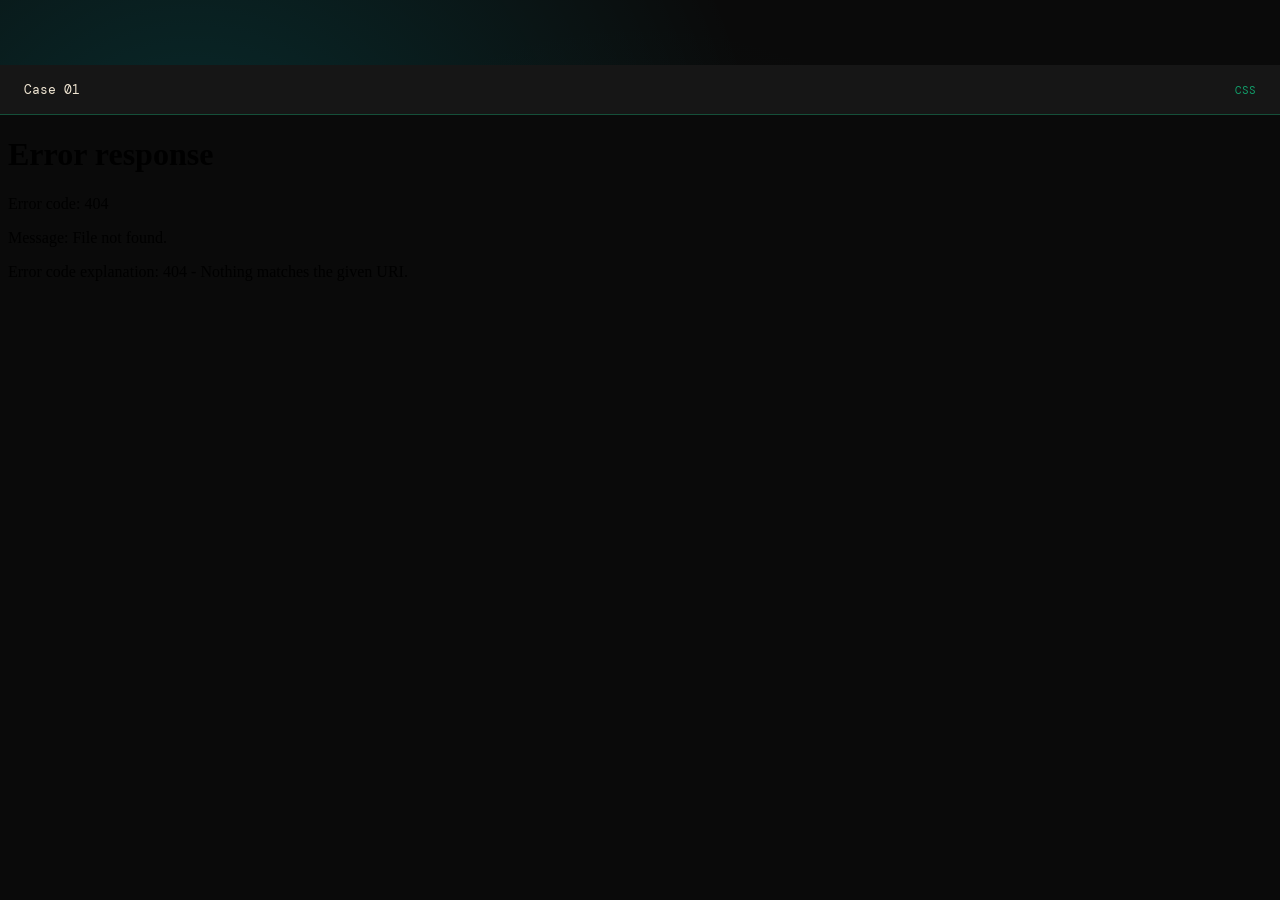
==== exercises.html @ fc63cd01 "update exercise section" ====
<!DOCTYPE html>
<html lang="en">
<head>
    <meta charset="UTF-8">
    <meta name="viewport" content="width=device-width, initial-scale=1.0">
    <title>Exercises</title>

    <link rel="preconnect" href="https://fonts.googleapis.com">
    <link rel="preconnect" href="https://fonts.gstatic.com" crossorigin>
    <link href="https://fonts.googleapis.com/css2?family=DM+Mono:ital,wght@0,300;0,400;0,500;1,300;1,400;1,500&family=Inter:ital,opsz,wght@0,14..32,100..900;1,14..32,100..900&family=Share+Tech+Mono&display=swap" rel="stylesheet">

    <link rel="stylesheet" href="css/style.css">
    <link rel= "stylesheet"  href="assets/lib/normalize.css">

</head>
<body>



<main class="exercises-page">



    <div class="preview-panel">
        <div class="preview-header">
            <span class="preview-title" id="preview-title">Case 01</span>
            <span class="preview-tag" id="preview-tag">CSS</span>
        </div>
        <iframe class="preview-frame" id="preview-frame" src="exercises/exercise_1.html"></iframe>
    </div>

</main>

<script src="Js/script.js"></script>

</body>
</html>
---- css/style.css ----
/* stylelint-disable */
*{
    margin: 0;
    padding: 0;
    box-sizing: border-box;
}


/*variables*/
:root{
    --button:clamp(0.8rem, 1.5vw, 1rem);

    --greetings:clamp(0.95rem, 2.5vw, 4rem);
    --h1:clamp(3.5rem, 13vw, 12rem);
    --h2: clamp(1.8rem, 5vw, 4rem);
    --position:clamp(1rem, 2.5vw, 1.8rem);
    --para: clamp(0.875rem, 1.5vw, 1rem);

    --font-body:    "Inter", sans-serif; /* para, navbar, label*/
    --font-title: "Share Tech Mono", monospace; /* name, section title */
    --font-mono:    "DM Mono", monospace; /* lable, tag  */


    --bg-colour:    #0a0a0a;
    --bg-card:  #161616;
    --bg-fields:   #1f1f1f;
    --accent:        #10F5A0;
    --accent-hover:  #0cc980;
    --text-primary:  #F0E6D3;
    --text-muted:    #9a9080;
    --border: rgba(255, 255, 255, 0.08);
    --border-accent: rgba(16, 245, 160, 0.25);

    
}

html{
    scroll-behavior: smooth;
    overflow-x: hidden;
}

body {

    overflow-x: hidden;

    background-image:
            radial-gradient(circle at 15% 25%, rgba(0, 245, 255, 0.15) 0%, transparent 45%),
            radial-gradient(circle at 85% 75%, rgba(0, 180, 120, 0.12) 0%, transparent 45%),
            radial-gradient(circle at 50% 50%, rgba(0, 100, 100, 0.08) 0%, transparent 55%);


    font-family: "Inter", sans-serif;  /* Inter for body text */
    font-optical-sizing: auto;
    font-style: normal;
    font-variation-settings: "wdth" 100;

    background-color: var(--bg-colour);
    /*background-image: radial-gradient(circle, rgba(0,245,255,0.06) 1px, transparent 3px);*/
    /*background-size: 30px 30px;*/
}

/*body::before {*/
/*    content: '';*/
/*    position: fixed;*/
/*    inset: 0;*/
/*    opacity: 0.035;*/
/*    background-image: url("data:image/svg+xml,%3Csvg viewBox='0 0 256 256' xmlns='http://www.w3.org/2000/svg'%3E%3Cfilter id='noise'%3E%3CfeTurbulence type='fractalNoise' baseFrequency='0.9' numOctaves='4' stitchTiles='stitch'/%3E%3C/filter%3E%3Crect width='100%25' height='100%25' filter='url(%23noise)'/%3E%3C/svg%3E");*/
/*    background-size: 200px 200px;*/
/*    pointer-events: none;*/
/*    z-index: 0;*/
/*}*/

/*body::after {*/
/*    content: '';*/
/*    position: fixed;*/
/*    inset: 0;*/
/*    background-image:*/
/*            linear-gradient(rgba(255,255,255,0.03) 1px, transparent 1px),*/
/*            linear-gradient(90deg, rgba(255,255,255,0.03) 1px, transparent 1px);*/
/*    background-size: 40px 40px;*/
/*    pointer-events: none;*/
/*    z-index: -40;*/
/*}*/
/*header ================>*/

.header{
    position: fixed;
    top: 0;
    width: 100%;
    height: 65px;
    z-index: 999;
}


/*navbar ================>  */

.navbar{
    display: flex;
    justify-content: space-between;
    align-items: center;
    padding: 0 1.5rem;
    color: var(--text-primary);
    font-size: 20px;
    height: 65px;
    z-index: 100;
    background-color: var(--bg-card);
    backdrop-filter: blur(24px);
    -webkit-backdrop-filter: blur(24px);
    border-bottom: 1px solid var(--border-accent);
}

.logo{
    position: relative;
    left: 0;
    top: 10px;
}




/*navigation links ================> */
.nav-links{
    display: flex;
    gap: 20px;
    position: relative;
    left: 0;
    right: 0;
    margin: auto;
}


.nav-links a.active {
    color: var(--accent);
    border-bottom: 1px solid var(--accent);
}


.hamburger {
    display: none;
    flex-direction: column;
    gap: 5px;
    background: transparent;
    border: none;
    cursor: pointer;
    padding: 8px;
    margin-right: 1rem;
}

.hamburger span {
    display: block;
    width: 24px;
    height: 2px;
    background: var(--text-primary);
    transition: all 0.3s ease;
}


a:link, a:visited {
    color: var(--text-primary);
    text-decoration: none;
    background: transparent;
}

a:hover{
    background-color: transparent;
    color: var(--accent-hover);
}

.hover-lift {
    transition: transform 0.3s ease, box-shadow 0.4s ease, border-color 0.3s ease;
}

.hover-lift:hover {
    transform: translateY(-8px);
    border-color: var(--accent);
    box-shadow: 0 20px 60px rgba(16, 245, 160, 0.15);
}
/*!*==================== hero section*!*/

.home{
    width: 100%;
    height: 100dvh;
}


#home-content{
    position: relative;
    width: 100%;
    height: 100dvh;
    display: flex;
    color: var(--text-primary);
    justify-content: center;
    align-items: center;
    flex-direction: column;
}

.hero-glow {
    position: absolute;
    width: 600px;
    height: 600px;
    background: radial-gradient(circle, rgba(0,245,255,0.12) 0%, transparent 70%);
    top: 50%;
    left: 50%;
    transform: translate(-50%, -50%);
    pointer-events: none;
    z-index: 0;
    filter: blur(40px);
}

#home-content > *:not(.hero-glow) {
    position: relative;
    z-index: 1;
}

/* Hi, I'm */
#greetings{
    font-size: var(--greetings);
    color: var(--text-muted);
    font-family: var(--font-title), serif;
}

/*NAME (main hero text)*/
#Name{
    font-size:var(--h1);
    color: var(--accent);
    line-height: 0.9;
    letter-spacing: -0.02em;
    font-family: var(--font-title);
}

/* role */
#role{
    font-size:var(--position);
    margin-top: 25px;
    font-family: var(--font-mono);
}

/* paragraph */
#hero_para{
    font-size: var(--para);
    margin-top: 20px;
    line-height: 1.7;
    text-align: center;
    width: min(520px, 90%);
    font-family: var(--font-body);
}

.para-container{
    display: contents;
    width: min(650px, 90%);
    padding: 0;
    margin-top: 0;
}


/* Buttons */

button {
    padding: 0.6em 1.6em;
    border-radius: 25px;
    font-family: var(--font-mono);
    font-size: var(--button);
    cursor: pointer;
    transition: all 0.2s ease;
}



.hero-btn{
    display: flex;
    justify-content: center;
    gap: 12px;
    margin-top: 20px;
    flex-wrap: wrap;
}

#contact_btn{
    display: inline-block;
    text-decoration: none;
    text-align: center;
    padding: 0.6em 1.6em;
    border-radius: 25px;
    font-family: var(--font-mono);
    font-size: var(--button);
    cursor: pointer;
    background: var(--accent);
    border: 2px solid var(--accent);
    color: var(--bg-colour);
}

#contact_btn:hover{
    background: var(--accent-hover);
    border-color: var(--accent-hover);
}

.normal_btn{
    display: inline-block;
    text-decoration: none;
    text-align: center;
    border: var(--accent) solid 2px;
    background: transparent;
    color: var(--accent);
    border-radius: 25px;
    padding: 0.6em 1.6em;
    font-size: var(--button);
    cursor: pointer;
}

.normal_btn:hover{
    border-color: var(--accent-hover);
    color: var(--accent-hover);
}


/* horizontal-scroll */

.horizontal-scroll {
    width: 100%;
    display: flex;
    overflow: hidden;
    position: relative;
    z-index: -1;
    /*border: var(--border2) solid 2px;*/
}

.horizontal-scroll ::-webkit-scrollbar{
    display: none;
}

.group{
    display: flex;
    align-items: center;
    gap: 1em;
    animation: scroll-reverse 45s infinite linear;
    padding-right:2em;

}
.group-reverse {
    animation: scroll-left 45s infinite linear;
}

@keyframes scroll-left {
    from { transform: translateX(-100%); }
    to { transform: translateX(0); }
}



.card{
    color: var(--text-muted);
    height: auto;
    padding-right: 3em;
    text-align: center;
    align-items: center;
    white-space: nowrap;
    font-size: var(--para);
}

/*@keyframes scroll {*/
/*    from{ transform: translateX(0); }*/
/*    to{ transform: translateX(-100%); }*/
/*}*/


/*.group-reverse {*/
/*    animation: scroll-reverse 45s infinite linear;*/
/*}*/

@keyframes scroll-reverse {
    from{ transform: translateX(0); }
    to{ transform: translateX(-100%); }
}



/* About me Section */

.about-me{
    max-width: 1100px;
    margin: 0 auto;
    padding: 8rem 2rem;
}

.sub-title{
    color: var(--text-primary);
    font-size: var(--h2);
    font-family: var(--font-title);
    width: 100%;
    display: flex;
    justify-content: center;
    margin-top: 0;
    letter-spacing: 0.05em;
}

.sub-title span{
    color: var(--accent);
    margin-left: 0.3rem;
}

.about-me-content{
    display: flex;
    align-items: flex-start;
    justify-content: flex-start;
    gap: 3rem;
    padding: 0 clamp(1rem, 5vw, 5rem);
    margin-top: 1.5rem;
}

.content{
    font-size: var(--para);
    margin-top: 20px;
    line-height: 1.7;
    width: min(520px, 90%);
    color: var(--text-primary);
    padding-bottom: 0;
    flex: 1;
}

#pro_btn{
    margin: 20px 0;
}

.about-img {
    width: 100%;
    height: auto;
    max-width: 380px;
    object-fit: cover;
    display: block;
    border-radius: 12px;
}

.image {
    width: 320px;
    display: flex;
    justify-content: center;
    max-width: 380px;
    flex-shrink: 0;
}

.btn_01{
    margin: 20px 0;
}


.skill-section{
    max-width: 1100px;
    margin: 0 auto;
    padding: 8rem 2rem;
}

.sec-label {
    font-family: var(--font-mono);
    font-size: 11px;
    color: var(--accent);
    letter-spacing: 3px;
    text-transform: uppercase;
    margin-bottom: 0.5rem;
}

.skill-grid {
    display: grid;
    grid-template-columns: 1fr 1fr;
    gap: 1rem;
    margin-top: 2rem;
}

.skill_card {
    background: var(--bg-card);
    border: 1px solid var(--border);
    border-radius: 10px;
    padding: 2rem 2rem;
}

.skill_label{
    font-family: var(--font-mono);
    font-size: 14px;
    color: var(--accent);
    letter-spacing: 2px;
    text-transform: uppercase;
    margin-bottom: 0.8rem;
    padding-bottom: 0.6rem;
    border-bottom: 1px solid var(--border);
}

.tags {
    display: flex;
    flex-wrap: wrap;
    gap: 0.5rem;
}

.tag {
    font-family: var(--font-mono);
    font-size: 14px;
    padding: 8px 16px;
    border-radius: 5px;
    border: 1px solid var(--border);
    color: var(--text-muted);
    background: var(--bg-fields);
    cursor: default;
}


.icon_strip{
    overflow: hidden;
    border-top: 1px solid var(--border);
    border-bottom: 1px solid var(--border);
    padding: 1rem 0;
    background: var(--bg-card);
    margin: 3rem 0;
}

.icon_card{
    display: flex;
    align-items: center;
    gap: 2.5rem;
    width: max-content;
    animation: icon-scroll 28s linear infinite;
    backdrop-filter: blur(24px);
    -webkit-backdrop-filter: blur(12px);
}

.strip_icon {
    display: flex;
    flex-direction: column;
    align-items: center;
    gap: 6px;
    flex-shrink: 0;
}

.strip_icon img{
    width: 32px;
    height: 32px;
    transition: opacity 0.2s;
}

@keyframes icon-scroll {
    from { transform: translateX(0); }
    to   { transform: translateX(-50%); }
}


.education-experience{
    max-width: 1100px;
    margin: 0 auto;
    padding: 8rem 2rem;
}

.group-title{
    color: var(--text-primary);
    font-size: var(--h2);
    font-family: var(--font-title);
    width: 100%;
    display: flex;
    margin-top: 0;
    letter-spacing: 0.05em;
}

.eduex-grid{
    display: grid;
    grid-template-columns: 1fr 1fr;
    gap: 1rem;
    margin-top: 2rem;
}

.education{
    display: flex;
    flex-direction: column;
    color: var(--text-primary);
    gap: 1rem;
}

.education01  {
    border-left: var(--accent) solid 2px;
    padding-left: 0.5rem;
}

.education02  {
    border-left: var(--accent) solid 2px;
    padding-left: 0.5rem;
}

.experience {
    border-left: 1px solid var(--border);
    padding-left: 2rem;
}

.edu-title{
    font-size: 20px;
    font-weight: 600;
    color: var(--text-primary);
    margin: 20px;
}

.place{
    font-family: var(--font-mono);
    font-size: 16px;
    color: var(--text-muted);
    margin: 20px;
}

.period{
    font-family: var(--font-mono);
    font-size: 14px;
    color: var(--text-muted);
    margin: 20px;
}


/* Projects */

.project{
    position: relative;
    z-index: 1;
    padding: 80px 32px 0;
    min-height: 100vh;
}

.project_container{
    max-width: 1100px;
    margin: 0 auto;
    display: grid;
    grid-template-columns: 1fr 1fr;
    padding: 80px 32px 0;
    gap: 1rem;

}

.stack {
    position: sticky;
    height: 100vh;
    display: flex;
    align-items: center;
    padding-top: 80px;
    /*border: 10px solid var(--border);*/

}

.project-card {
    display: flex;
    width: 100%;
    background: var(--bg-card);
    border: 1px solid var(--border);
    border-radius: 16px;
    overflow: hidden;
    will-change: transform;
    transition: box-shadow 0.4s ease, border-color 0.3s ease;
    box-shadow: 0 8px 40px rgba(0,0,0,0.5);
    /*border: 10px solid var(--border);*/

}



#test01{
    width: 100%;
    height: 400px;
}

#test02{
    width: 100%;
    height: 200px;
    background: #04f835;
}

#test03{
    width: 100%;
    height: 200px;
    background: rgba(107, 33, 168, 0.52);
}

.project-image{
    position: relative;
    width: 50%;
    height: 340px;
    flex-shrink: 0;
}

.project-image img{
    width: 100%;
    height: 100%;
    object-fit: cover;
    display: block;
}

.project-image::after {
    content: '';
    position: absolute;
    inset: 0;
    background: linear-gradient(to right, transparent 60%, var(--bg-card) 100%);
}

.project-content{
    flex: 1;
    padding: 24px;
    display: flex;
    flex-direction: column;
    justify-content: space-between;
}

.card_header{
    color: var(--accent);
    opacity: 0.45;
}

.content_header{
    display: flex;
    justify-content: space-between;
    align-items: center;
}

.main_content {
    flex: 1;
    display: flex;
    flex-direction: column;
    justify-content: center;
    gap: 12px;
}

.main_content h2 {
    font-size: clamp(16px, 2vw, 22px);
    font-weight: 700;
    color: var(--text-primary);
    letter-spacing: -0.02em;
    line-height: 1.2;
}

.main_content p {
    font-size: 13.5px;
    color: var(--text-muted);
    line-height: 1.7;
}


/* Assignments  */
.exercises-page {
    display: flex;
    height: 100vh;
    padding-top: 65px;
}

.exercise-sidebar {
    width: 30%;
    height: 100%;
    overflow-y: auto;
    border-right: 1px solid var(--border-accent);
    background: var(--bg-card);
    padding: 2rem 1rem;
    scrollbar-color: var(--accent) var(--bg-card);
}

.sidebar-title {
    font-family: var(--font-mono);
    font-size: 11px;
    color: var(--accent);
    letter-spacing: 3px;
    text-transform: uppercase;
    margin-bottom: 1.5rem;
    padding-bottom: 1rem;
    border-bottom: 1px solid var(--border-accent);
}

.exercise-card {
    background: var(--bg-fields);
    border: 1px solid var(--border);
    border-radius: 10px;
    padding: 1rem 1.2rem;
    margin-bottom: 0.8rem;
    cursor: pointer;
    transition: border-color 0.2s ease, background 0.2s ease;
}

.exercise-card:hover {
    border-color: var(--accent);
}

.exercise-card.active {
    border-color: var(--accent);
    background: rgba(0, 245, 255, 0.05);
}

.card-number {
    font-family: var(--font-mono);
    font-size: 11px;
    color: var(--accent);
    opacity: 0.5;
    margin-bottom: 4px;
}

.card-name {
    font-family: var(--font-title);
    font-size: 15px;
    color: var(--text-primary);
    margin-bottom: 6px;
}

.card-desc {
    font-family: var(--font-body);
    font-size: 12px;
    color: var(--text-muted);
    line-height: 1.5;
    margin-bottom: 8px;
}

.card-tag {
    font-family: var(--font-mono);
    font-size: 11px;
    padding: 3px 10px;
    border-radius: 20px;
    border: 1px solid var(--border-accent);
    color: var(--accent);
    display: inline-block;
}

.preview-panel {
    flex: 1;
    display: flex;
    flex-direction: column;
    height: 100%;
}

.preview-header {
    padding: 1rem 1.5rem;
    border-bottom: 1px solid var(--border-accent);
    background: var(--bg-card);
    display: flex;
    align-items: center;
    justify-content: space-between;
}

.preview-title {
    font-family: var(--font-mono);
    font-size: 13px;
    color: var(--text-primary);
}

.preview-tag {
    font-family: var(--font-mono);
    font-size: 11px;
    color: var(--accent);
    opacity: 0.6;
}

.preview-frame {
    width: 100%;
    flex: 1;
    border: none;
    background: var(--bg-colour);
}

/* Contact */

.contact{
    max-width: 1200px;
    margin: 0 auto;
    padding: 4rem 2rem;
}

.section-tag{
    color: var(--text-primary);
    font-size: 20px;
    text-transform: uppercase;
    letter-spacing: 3px;
}

.contact-intro h2{
    font-size: var(--h2);
    font-weight: 400;
    letter-spacing: -0.025em;
    line-height: 1.6;
    margin-bottom: 24px;
    color: var(--text-primary);
    font-family: var(--font-title);
}

.contact-intro p{
    font-size: var(--para);
    font-weight: 800;
    letter-spacing: -0.025em;
    line-height: 1.1;
    margin-bottom: 16px;
    color: var(--text-primary);
    font-family: var(--font-body);
}

.contact-block{
    display: grid;
    grid-template-columns: 1fr 1fr;
    gap: 2rem;
    margin-top: 2rem;
}

.terminal{
    background: var(--bg-card);
    border-radius: 16px;
    padding: 32px;
    border: 1px solid var(--border);
}

.field{
    display: flex;
    flex-direction: column;
    gap: 8px;
    margin-bottom: 20px;
}

.field input , .field textarea{
    background: var(--bg-fields);
    border: var(--border) solid 1px;
    border-left: var(--accent) solid 2px;
    padding: 12px 16px;
    outline: none;
    width: 100%;
    color: var(--text-primary);
}

.field textarea {
    height: 80px;
    resize: none;
    scrollbar-color: var(--accent) var(--bg-fields);
}

.field label{
    color: var(--text-primary);
    padding: 5px;
}

.contact-info{
    display: flex;
    flex-direction: column;
    gap: 16px;
    margin-left: 40px;

}

.contact-info p{
    color: var(--text-primary);
}

.contact-info a{
    text-decoration: none;
    padding: 20px;
    color: var(--text-primary);
    font-size: 18px;
    letter-spacing: 0.05em;
}



#social_title{
    border: none;
    margin-bottom: 30px;
}

.social-links{
    display: flex;
    align-items: center;
    border: 1px solid var(--border);
    background: var(--bg-card);
    border-radius: 10px;
    padding: 14px 20px;
}


.btn-submit {
    width: 100%;
    padding: 0.8em 1.6em;
    background: var(--accent);
    color: var(--bg-colour);
    border: none;
    border-radius: 25px;
    font-family: var(--font-mono);
    font-size: var(--button);
    cursor: pointer;
    transition: background 0.2s ease;
}

.btn-submit:hover {
    background: var(--accent-hover);
}


/*  Footer Section   */

.footer {
    border-top: 1px solid var(--border);
    padding: 3rem 2rem 1.5rem;
    max-width: 1100px;
    margin: 0 auto;
}

.footer-block {
    display: flex;
    justify-content: space-between;
    align-items: flex-start;
    margin-bottom: 2rem;
}

.footer-left h3 {
    color: var(--text-primary);
    font-family: var(--font-title);
    margin-bottom: 8px;
}

.footer-left p {
    color: var(--text-muted);
    font-size: var(--para);
    line-height: 1.6;
}

.socials {
    display: flex;
    gap: 24px;
}

.links {
    color: var(--text-muted);
    font-family: var(--font-mono);
    font-size: 14px;
    transition: color 0.2s ease;
}

.links:hover {
    color: var(--accent);
}

.footer-bottom {
    border-top: 1px solid var(--border);
    padding-top: 1.5rem;
}

.copyright {
    color: var(--text-muted);
    font-size: 13px;
    font-family: var(--font-mono);
}


/*  Animations  */

/*  Hero page   */


#greetings, #Name, #role, .para-container, .hero-btn, #hero_para{
    opacity: 0;
    transform: translateY(20px);
    animation: hero_animation 0.6s ease forwards;
}
#greetings  { animation-delay: 0.1s; }
#Name       { animation-delay: 0.3s; }
#role       { animation-delay: 0.5s; }
.para-container { animation-delay: 0.7s; }
.hero-btn   { animation-delay: 0.9s; }

@keyframes hero_animation {
    to {
        opacity: 1;
        transform: translateY(0);
    }
}

.header {
    animation: navSlideDown 0.5s ease forwards;
    /*animation-timeline:scroll();*/
    animation-range: 0px 100px;
}
@keyframes navSlideDown {
    from {
        transform: translateY(-100%);
        opacity: 0;
    }
    to {
        transform: translateY(0);
        opacity: 1;
    }
}


/*  About me animation  */

.slide-left {
    opacity: 0;
    transform: translateX(-40px);
    transition: opacity 0.6s ease, transform 0.6s ease;
}

.slide-left.visible {
    opacity: 1;
    transform: translateX(0);
}

.slide-right {
    opacity: 0;
    transform: translateX(40px);
    transition: opacity 0.6s ease, transform 0.6s ease;
}

.slide-right.visible {
    opacity: 1;
    transform: translateX(0);
}

.stagger-child {
    opacity: 0;
    transform: translateY(25px);
    transition: opacity 0.5s ease, transform 0.5s ease;
}

.stagger-child.visible {
    opacity: 1;
    transform: translateY(0);
}



@media (max-width: 768px) {


    .hamburger{
        display: flex;
    }

    .nav-links{
        display: none;
        position: fixed;
        top: 65px;
        left: 0;
        width: 100%;
        flex-direction: column;
        align-items: center;
        background: var(--bg-card);
        border-bottom: 1px solid var(--border-accent);
        padding: 1rem 0;
    }


    .nav-links.open {
        display: flex;
    }

    .nav-links a {
        width: 100%;
        text-align: center;
        padding: 1rem 0;
        border-bottom: 1px solid var(--border);
    }

    .about-me-content {
        flex-direction: column;
        gap: 2rem;
    }

    .image{
        width: 100%;
        display: flex;
        justify-content: center;
        padding: 0 1.5rem;
    }
    .about-img {
        max-width: 100%;
        border-radius: 12px;
    }

    .skill-grid{
        grid-template-columns: 1fr;
    }

    .skill-section{
        padding: 3rem 1.5rem;
    }

    .project_container{
        grid-template-columns: 1fr;
        gap: 4rem;
    }
    .project-card{
        flex-direction: column;
    }

    .project-image{
        width: 100%;
        height: 220px;
    }

    .exercises-page {
        flex-direction: column;
    }

    .exercise-sidebar {
        width: 100%;
        height: auto;
        overflow-y: visible;
        border-right: none;
        border-bottom: 1px solid var(--border-accent);
    }

    .preview-panel {
        display: none;
    }

    .eduex-grid{
        grid-template-columns: 1fr;
    }


    .contact{
        padding: 3rem 1.5rem;
    }

    .contact-block{
        grid-template-columns: 1fr;
    }

    .footer{
        margin-top: 20px;
    }
}

@media (max-width: 600px) {


    .skill-section{
        padding: 2rem 1rem;
    }

    .sub-title{
        font-size: clamp(1.4rem , 6vw , 2rem);
    }

    .tag{
        font-size: 11px;
        padding: 4px 10px;
    }

    .strip_icon img {
        width: 28px;
        height: 28px;
    }



    .terminal{
        padding: 8px;
    }

    .field input, .field textarea{
        padding: 10px 4px;
    }


    .contact-info{
        margin-left: 4px;
        margin-bottom: 4px;
    }

    #social_title{
        margin-bottom: 30px;
        margin-top: 30px;
    }

    .contact-info a {
        font-size: 12px;
        color: var(--text-primary);
    }
}

@media (max-width: 380px) {

    .image{
        width: 100%;
        max-width: 100%;
    }


    .strip_icon img {
        width: 22px;
        height: 22px;
    }




    .field textarea{
        padding: 10px 4px;
    }

}
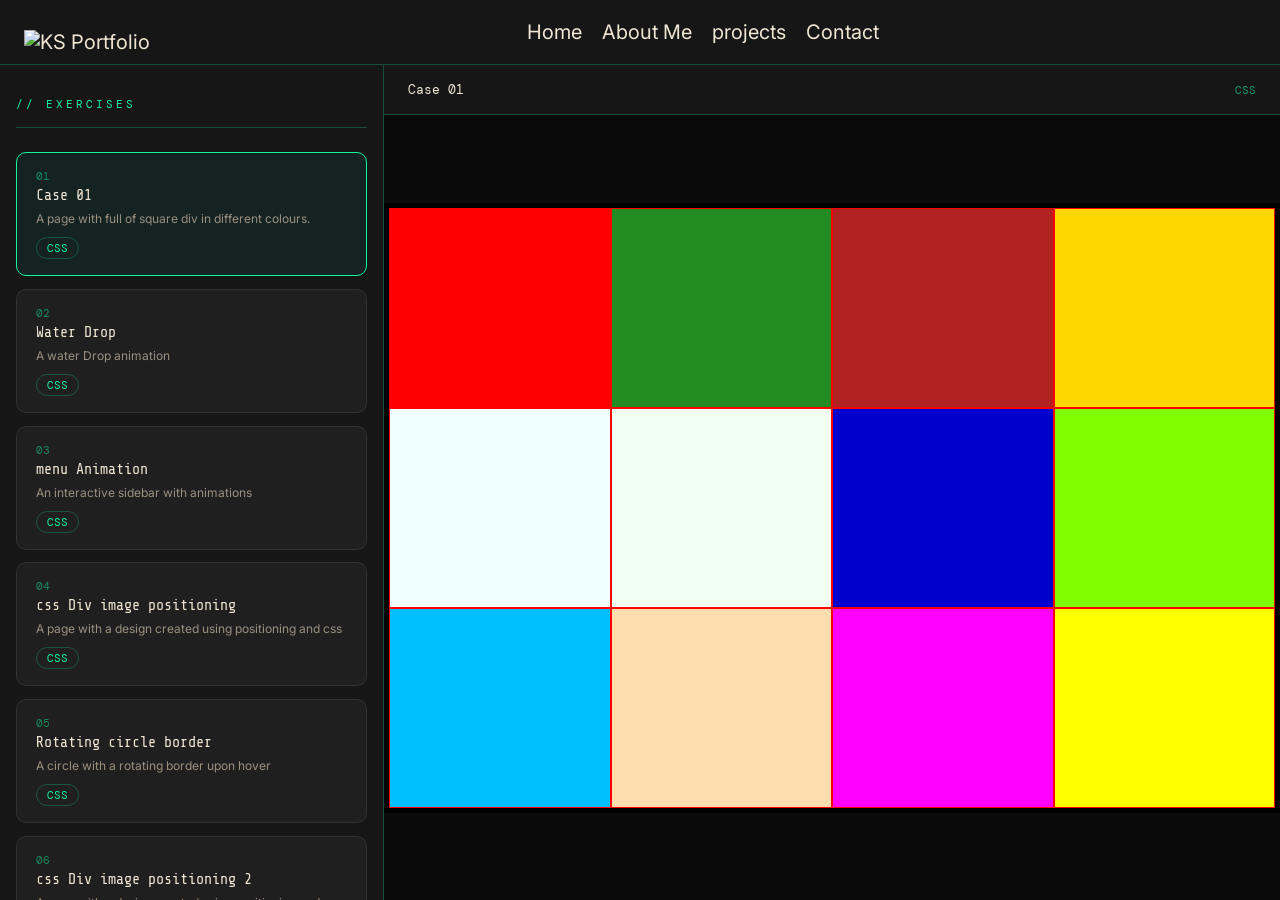
==== commit 2fbc5d92: "update exercise" ====
--- a/exercises.html
+++ b/exercises.html
@@ -15,11 +15,98 @@
 </head>
 <body>
 
+<header class="header">
+    <nav class = "navbar">
+        <div class="logo">
+            <img src="logo" alt="KS Portfolio">
+        </div>
 
+        <div class="nav-links" id="nav-links">
+
+            <a href="#home" >Home</a>
+            <a href="#about">About Me</a>
+            <a href="projects.html">projects</a>
+            <a href="#contact">Contact</a>
+        </div>
+
+        <button id="hamburger" class="hamburger">
+            <span></span>
+            <span></span>
+            <span></span>
+        </button>
+
+
+    </nav>
+</header>
 
 <main class="exercises-page">
 
+    <aside class="exercise-sidebar">
+        <p class="sidebar-title">// exercises</p>
 
+        <div class="exercise-card active"
+             data-file="exercises/exercise_1.html"
+             data-name="Case 01"
+             data-tag="CSS">
+            <p class="card-number">01</p>
+            <p class="card-name">Case 01</p>
+            <p class="card-desc">A page with full of square div in different colours.</p>
+            <span class="card-tag">CSS</span>
+        </div>
+
+        <div class="exercise-card "
+             data-file="exercises/exercise_2.html"
+             data-name="Water Drop"
+             data-tag="CSS">
+            <p class="card-number">02</p>
+            <p class="card-name">Water Drop</p>
+            <p class="card-desc">A water Drop animation</p>
+            <span class="card-tag">CSS</span>
+        </div>
+
+
+        <div class="exercise-card "
+             data-file="exercises/exercise_3.html"
+             data-name="menu Animation"
+             data-tag="CSS">
+            <p class="card-number">03</p>
+            <p class="card-name">menu Animation</p>
+            <p class="card-desc">An interactive sidebar with animations</p>
+            <span class="card-tag">CSS</span>
+        </div>
+
+        <div class="exercise-card "
+             data-file="exercises/exercise_4.html"
+             data-name="css Div image positioning"
+             data-tag="CSS">
+            <p class="card-number">04</p>
+            <p class="card-name">css Div image positioning </p>
+            <p class="card-desc">A page with a design created using positioning and css</p>
+            <span class="card-tag">CSS</span>
+        </div>
+
+        <div class="exercise-card "
+             data-file="exercises/exercise_5.html"
+             data-name="Rotating circle border"
+             data-tag="CSS">
+            <p class="card-number">05</p>
+            <p class="card-name">Rotating circle border</p>
+            <p class="card-desc">A circle with a rotating border upon hover</p>
+            <span class="card-tag">CSS</span>
+        </div>
+
+        <div class="exercise-card "
+             data-file="exercises/exercise_6.html"
+             data-name="css Div image positioning 2"
+             data-tag="CSS">
+            <p class="card-number">06</p>
+            <p class="card-name">css Div image positioning 2</p>
+            <p class="card-desc">A page with a design created using positioning and css</p>
+            <span class="card-tag">CSS</span>
+        </div>
+
+
+    </aside>
 
     <div class="preview-panel">
         <div class="preview-header">
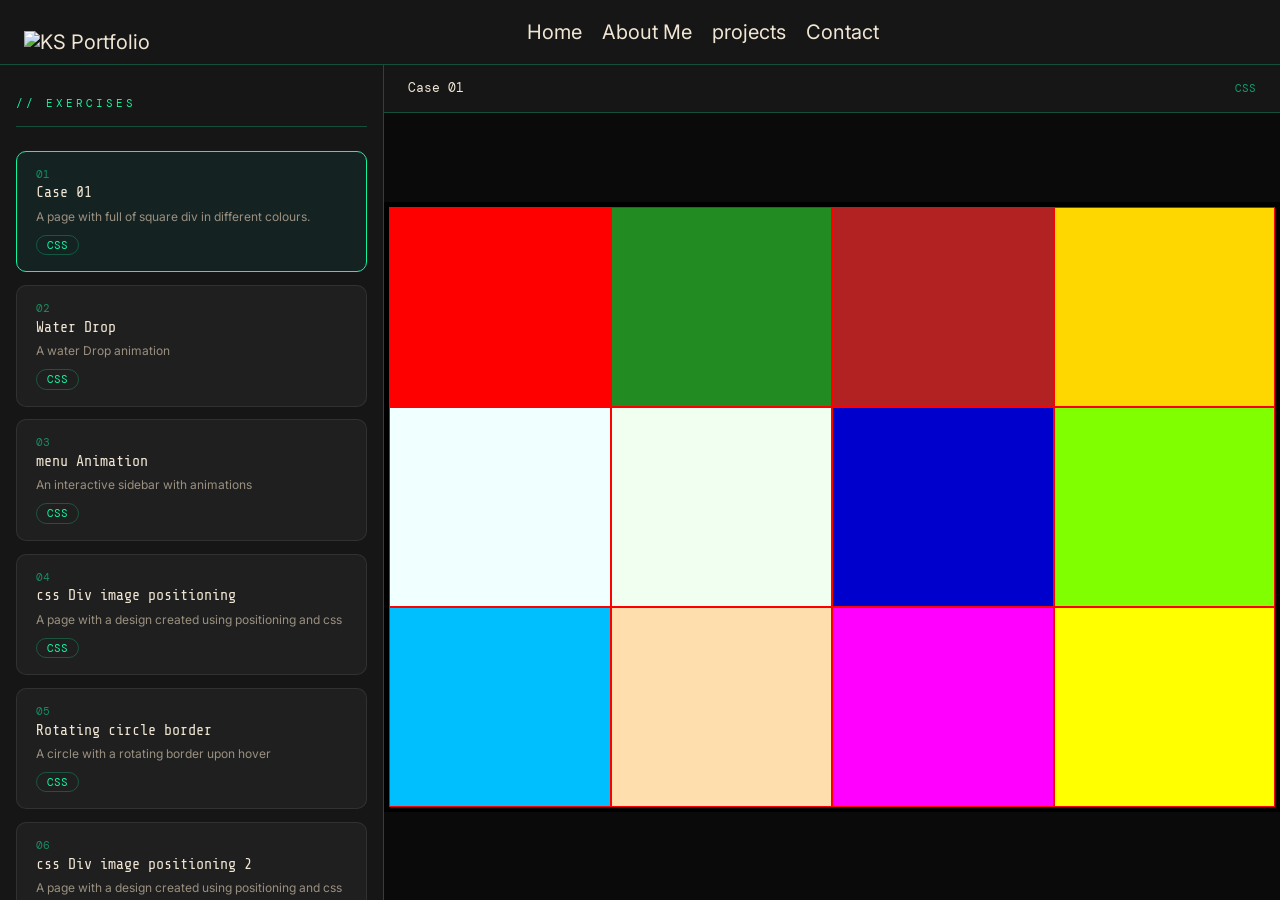
==== commit 7fb91686: "update all files to make responsive" ====
--- a/exercises.html
+++ b/exercises.html
@@ -10,7 +10,7 @@
     <link href="https://fonts.googleapis.com/css2?family=DM+Mono:ital,wght@0,300;0,400;0,500;1,300;1,400;1,500&family=Inter:ital,opsz,wght@0,14..32,100..900;1,14..32,100..900&family=Share+Tech+Mono&display=swap" rel="stylesheet">
 
     <link rel="stylesheet" href="css/style.css">
-    <link rel= "stylesheet"  href="assets/lib/normalize.css">
+    <link rel= "stylesheet"  href="css/normalize.css">
 
 </head>
 <body>
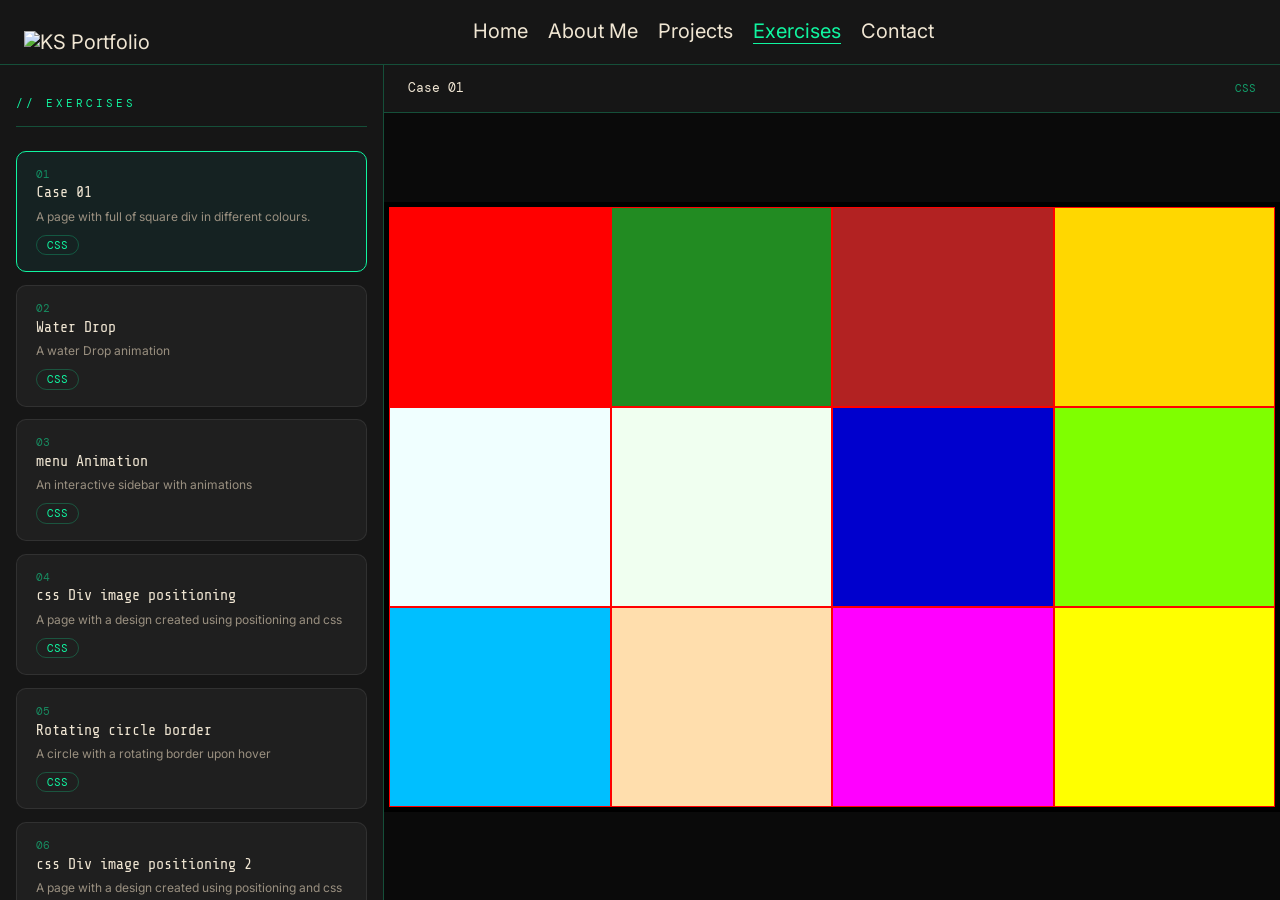
==== commit 2ee821fc: "update file" ====
--- a/exercises.html
+++ b/exercises.html
@@ -22,11 +22,11 @@
         </div>
 
         <div class="nav-links" id="nav-links">
-
-            <a href="#home" >Home</a>
-            <a href="#about">About Me</a>
-            <a href="projects.html">projects</a>
-            <a href="#contact">Contact</a>
+            <a href="index.html">Home</a>
+            <a href="index.html#about">About Me</a>
+            <a href="projects.html">Projects</a>
+            <a href="exercises.html" class="active">Exercises</a>
+            <a href="index.html#contact">Contact</a>
         </div>
 
         <button id="hamburger" class="hamburger">
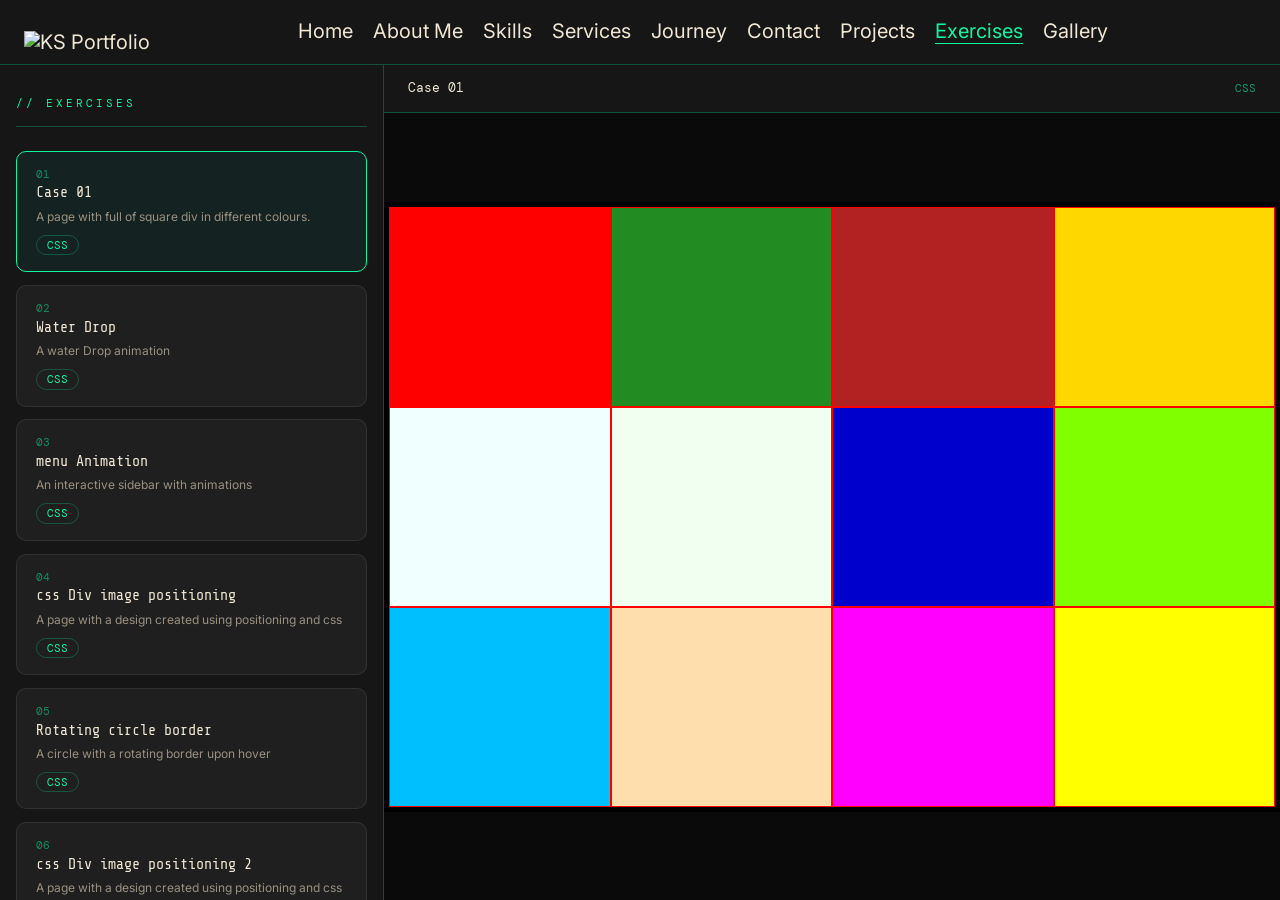
==== commit cb928e9a: "update final test01" ====
--- a/exercises.html
+++ b/exercises.html
@@ -22,11 +22,16 @@
         </div>
 
         <div class="nav-links" id="nav-links">
-            <a href="index.html">Home</a>
+
+            <a href="index.html#home">Home</a>
             <a href="index.html#about">About Me</a>
+            <a href="index.html#skill">Skills</a>
+            <a href="index.html#service">Services</a>
+            <a href="index.html#education-experience">Journey</a>
+            <a href="index.html#contact">Contact</a>
             <a href="projects.html">Projects</a>
-            <a href="exercises.html" class="active">Exercises</a>
-            <a href="index.html#contact">Contact</a>
+            <a href="exercises.html"class="active">Exercises</a>
+            <a href="gallery.html">Gallery</a>
         </div>
 
         <button id="hamburger" class="hamburger">
--- a/css/style.css
+++ b/css/style.css
@@ -3,6 +3,13 @@
     margin: 0;
     padding: 0;
     box-sizing: border-box;
+}
+
+section{
+        max-width: 1200px;
+        margin: 0 auto;
+        padding: 4rem 2rem;
+
 }
 
 
@@ -28,8 +35,8 @@
     --accent-hover:  #0cc980;
     --text-primary:  #F0E6D3;
     --text-muted:    #9a9080;
-    --border: rgba(255, 255, 255, 0.08);
-    --border-accent: rgba(16, 245, 160, 0.25);
+    --border: #FFFFFF14;
+    --border-accent: #10F5A03F;
 
     
 }
@@ -40,7 +47,6 @@
 }
 
 body {
-
     overflow-x: hidden;
 
     background-image:
@@ -49,38 +55,16 @@
             radial-gradient(circle at 50% 50%, rgba(0, 100, 100, 0.08) 0%, transparent 55%);
 
 
-    font-family: "Inter", sans-serif;  /* Inter for body text */
+    font-family: "Inter", sans-serif;
     font-optical-sizing: auto;
     font-style: normal;
     font-variation-settings: "wdth" 100;
 
     background-color: var(--bg-colour);
-    /*background-image: radial-gradient(circle, rgba(0,245,255,0.06) 1px, transparent 3px);*/
-    /*background-size: 30px 30px;*/
-}
-
-/*body::before {*/
-/*    content: '';*/
-/*    position: fixed;*/
-/*    inset: 0;*/
-/*    opacity: 0.035;*/
-/*    background-image: url("data:image/svg+xml,%3Csvg viewBox='0 0 256 256' xmlns='http://www.w3.org/2000/svg'%3E%3Cfilter id='noise'%3E%3CfeTurbulence type='fractalNoise' baseFrequency='0.9' numOctaves='4' stitchTiles='stitch'/%3E%3C/filter%3E%3Crect width='100%25' height='100%25' filter='url(%23noise)'/%3E%3C/svg%3E");*/
-/*    background-size: 200px 200px;*/
-/*    pointer-events: none;*/
-/*    z-index: 0;*/
-/*}*/
-
-/*body::after {*/
-/*    content: '';*/
-/*    position: fixed;*/
-/*    inset: 0;*/
-/*    background-image:*/
-/*            linear-gradient(rgba(255,255,255,0.03) 1px, transparent 1px),*/
-/*            linear-gradient(90deg, rgba(255,255,255,0.03) 1px, transparent 1px);*/
-/*    background-size: 40px 40px;*/
-/*    pointer-events: none;*/
-/*    z-index: -40;*/
-/*}*/
+
+}
+
+
 /*header ================>*/
 
 .header{
@@ -290,7 +274,7 @@
 
 #contact_btn:hover{
     background: var(--accent-hover);
-    border-color: var(--accent-hover);
+    border-color:  var(--accent-hover) ;
 }
 
 .normal_btn{
@@ -308,10 +292,20 @@
 
 .normal_btn:hover{
     border-color: var(--accent-hover);
-    color: var(--accent-hover);
-}
-
-
+    color: #ffffff;
+    background-color: var(--accent-hover);
+
+}
+
+.btn-hover-lift {
+    transition: transform 0.3s ease, box-shadow 0.4s ease, border-color 0.3s ease;
+}
+
+.btn-hover-lift:hover {
+    transform: translateY(-8px);
+    border-color: #ffffff;
+    box-shadow: 0 8px 50px rgb(255, 255, 255);
+}
 /* horizontal-scroll */
 
 .horizontal-scroll {
@@ -441,7 +435,7 @@
     margin: 20px 0;
 }
 
-
+/*  Skill Section   */
 .skill-section{
     max-width: 1100px;
     margin: 0 auto;
@@ -539,34 +533,79 @@
 }
 
 
+/*  Services Section   */
+.services-section {
+    max-width: 1100px;
+    margin: 0 auto;
+    padding: 8rem 2rem;
+}
+
+.service-cards {
+
+    display: grid;
+    grid-template-columns: 1fr 1fr;
+    gap: 1rem;
+    margin-top: 2rem;
+}
+
+
+.service-card {
+    background: var(--bg-card);
+    border: 1px solid var(--border);
+    border-radius: 10px;
+    padding: 2rem;
+}
+
+
+.service-card:hover {
+    border-color: var(--accent);
+    box-shadow: 0 8px 30px rgba(16, 245, 160, 0.08);
+}
+
+.service-icon {
+    font-size: 2rem;
+    margin-bottom: 1rem;
+}
+
+.service-title {
+    font-family: var(--font-mono);
+    font-size: 15px;
+    color: var(--accent);
+    letter-spacing: 1px;
+    margin-bottom: 0.8rem;
+}
+
+.service-desc {
+    font-family: var(--font-body);
+    font-size: 13.5px;
+    color: var(--text-muted);
+    line-height: 1.7;
+}
+/*  Education Section   */
+
 .education-experience{
     max-width: 1100px;
     margin: 0 auto;
     padding: 8rem 2rem;
 }
 
-.group-title{
-    color: var(--text-primary);
-    font-size: var(--h2);
-    font-family: var(--font-title);
-    width: 100%;
-    display: flex;
-    margin-top: 0;
-    letter-spacing: 0.05em;
-}
-
-.eduex-grid{
+.edu-ex-grid{
     display: grid;
     grid-template-columns: 1fr 1fr;
     gap: 1rem;
     margin-top: 2rem;
 }
 
-.education{
+.education-block{
     display: flex;
     flex-direction: column;
     color: var(--text-primary);
     gap: 1rem;
+}
+
+.experience-block {
+    border-left: 1px solid var(--border);
+    padding-left: 2rem;
 }
 
 .education01  {
@@ -579,10 +618,12 @@
     padding-left: 0.5rem;
 }
 
-.experience {
-    border-left: 1px solid var(--border);
-    padding-left: 2rem;
-}
+.experience  {
+    border-left: var(--accent) solid 2px;
+    padding-left: 0.5rem;
+}
+
+
 
 .edu-title{
     font-size: 20px;
@@ -847,6 +888,44 @@
     background: var(--bg-colour);
 }
 
+
+
+/*  gallery Section   */
+
+.gallery-section {
+    max-width: 1100px;
+    margin: 0 auto;
+    padding: 8rem 2rem;
+}
+
+.gallery-grid {
+    display: grid;
+    grid-template-columns: 1fr 1fr 1fr;
+    column-gap: 1rem;
+    margin-top: 2rem;
+}
+
+.gallery-item {
+    margin-bottom: 1rem;
+    border-radius: 10px;
+    overflow: hidden;
+    border: 1px solid var(--border);
+}
+
+.gallery-item img {
+    width: 100%;
+    height: auto;
+    display: block;
+
+    transition: transform 0.4s ease;
+}
+
+.gallery-item:hover img {
+    transform: scale(1.04);
+}
+
+
+
 /* Contact */
 
 .contact{
@@ -862,24 +941,16 @@
     letter-spacing: 3px;
 }
 
-.contact-intro h2{
-    font-size: var(--h2);
-    font-weight: 400;
-    letter-spacing: -0.025em;
-    line-height: 1.6;
-    margin-bottom: 24px;
-    color: var(--text-primary);
-    font-family: var(--font-title);
-}
-
-.contact-intro p{
-    font-size: var(--para);
+
+#contact-para{
+    font-size: 22px;
     font-weight: 800;
     letter-spacing: -0.025em;
     line-height: 1.1;
     margin-bottom: 16px;
     color: var(--text-primary);
     font-family: var(--font-body);
+    padding-top: 16px;
 }
 
 .contact-block{
@@ -1099,15 +1170,14 @@
     transform: translateX(0);
 }
 
-.stagger-child {
+.card-animation {
     opacity: 0;
-    transform: translateY(25px);
     transition: opacity 0.5s ease, transform 0.5s ease;
 }
 
-.stagger-child.visible {
+.card-animation.visible {
     opacity: 1;
-    transform: translateY(0);
+
 }
 
 
@@ -1197,9 +1267,24 @@
         display: none;
     }
 
-    .eduex-grid{
+    .gallery-section {
+        padding: 4rem 1rem;
+    }
+
+    .edu-ex-grid{
         grid-template-columns: 1fr;
     }
+
+    .experience-block {
+            border-left: 0;
+            padding-left: 0;
+
+    }
+
+    .gallery-grid {
+        justify-items: center;
+    }
+
 
 
     .contact{
@@ -1213,7 +1298,20 @@
     .footer{
         margin-top: 20px;
     }
-}
+
+    .hover-lift:hover {
+        transform: none;
+        box-shadow: none;
+    }
+
+    .service-card:hover {
+        transform: none;
+        box-shadow: none;
+        border-color: var(--border);
+    }
+
+}
+
 
 @media (max-width: 600px) {
 
@@ -1236,7 +1334,15 @@
         height: 28px;
     }
 
-
+    .edu-ex-grid{
+        grid-template-columns: 1fr;
+    }
+
+    .experience-block {
+        border-left: 0;
+        padding-left: 0;
+
+    }
 
     .terminal{
         padding: 8px;
@@ -1246,6 +1352,22 @@
         padding: 10px 4px;
     }
 
+    .gallery-grid{
+        grid-template-columns: 1fr 1fr;
+        align-items: center;
+        align-content: center;
+    }
+
+    .gallery-item{
+        width: 100px;
+        height: 180px;
+    }
+
+    .gallery-item img {
+        width: 100%;
+        height: 100%;
+        object-fit: cover;
+    }
 
     .contact-info{
         margin-left: 4px;
@@ -1263,6 +1385,12 @@
     }
 }
 
+@media (max-width: 500px) {
+    .gallery-grid{
+        grid-template-columns: 1fr ;
+    }
+}
+
 @media (max-width: 380px) {
 
     .image{
@@ -1270,15 +1398,24 @@
         max-width: 100%;
     }
 
-
+    .edu-ex-grid{
+        grid-template-columns: 1fr;
+    }
+
+    .gallery-grid{
+        grid-template-columns: 1fr ;
+    }
+
+    .experience-block {
+        border-left: 0;
+        padding-left: 0;
+
+    }
     .strip_icon img {
         width: 22px;
         height: 22px;
     }
 
-
-
-
     .field textarea{
         padding: 10px 4px;
     }
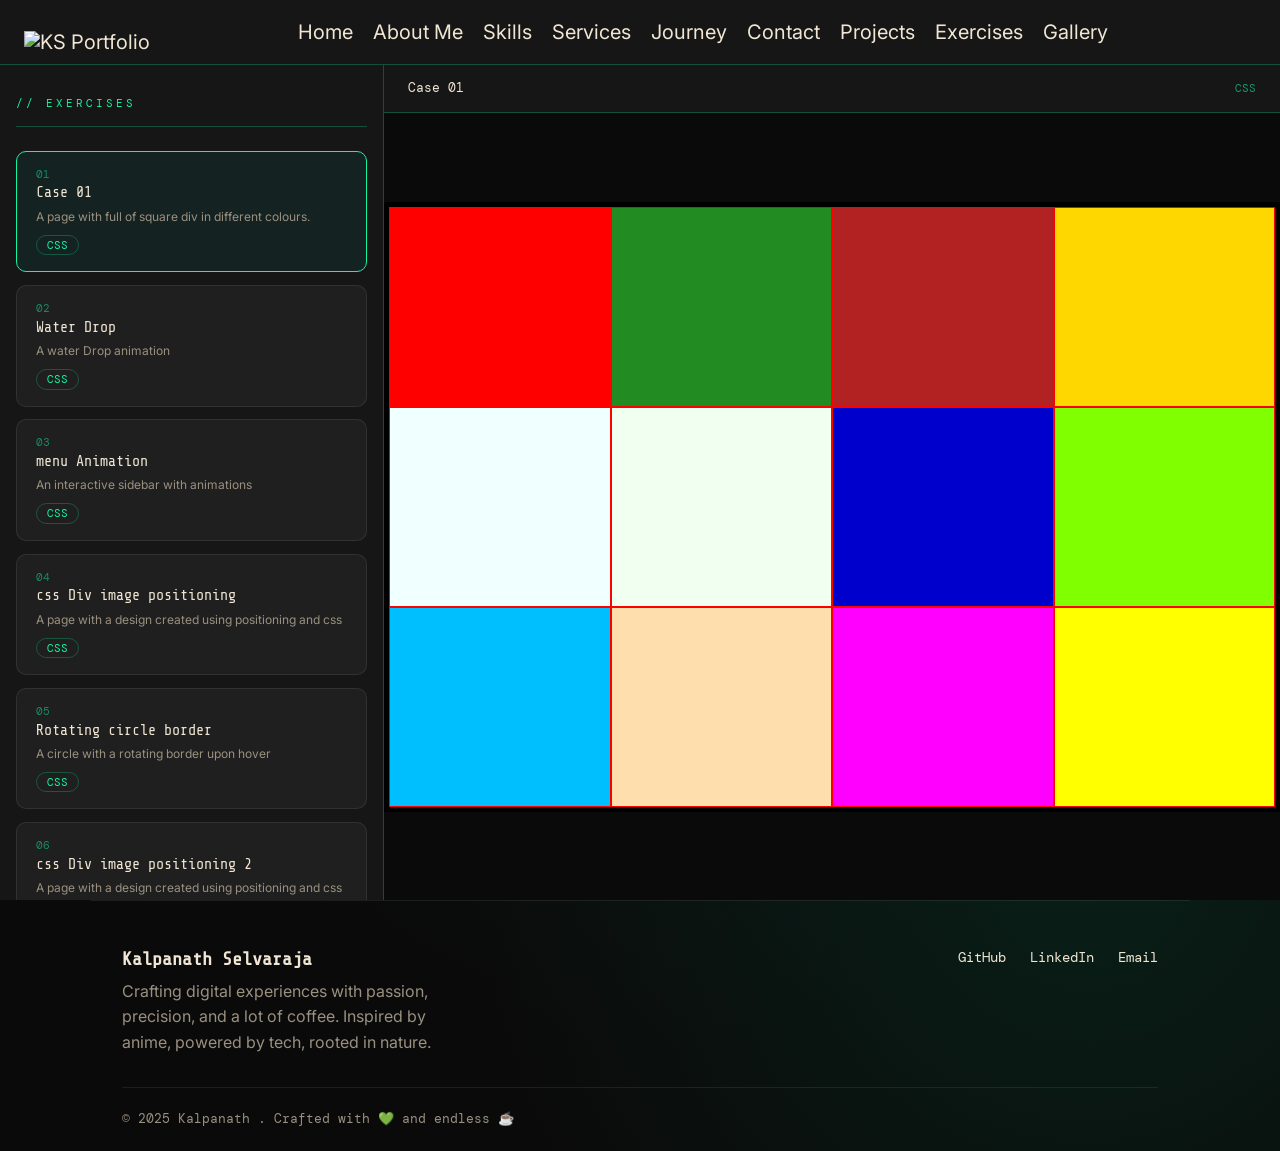
==== commit 908c32ce: "update final test02" ====
--- a/exercises.html
+++ b/exercises.html
@@ -44,84 +44,111 @@
     </nav>
 </header>
 
-<main class="exercises-page">
+<main>
+    <section class="exercises-page">
 
-    <aside class="exercise-sidebar">
-        <p class="sidebar-title">// exercises</p>
+        <aside class="exercise-sidebar">
+            <p class="sidebar-title">// exercises</p>
 
-        <div class="exercise-card active"
-             data-file="exercises/exercise_1.html"
-             data-name="Case 01"
-             data-tag="CSS">
-            <p class="card-number">01</p>
-            <p class="card-name">Case 01</p>
-            <p class="card-desc">A page with full of square div in different colours.</p>
-            <span class="card-tag">CSS</span>
+            <div class="exercise-card active"
+                 data-file="exercises/exercise_1.html"
+                 data-name="Case 01"
+                 data-tag="CSS">
+                <p class="card-number">01</p>
+                <p class="card-name">Case 01</p>
+                <p class="card-desc">A page with full of square div in different colours.</p>
+                <span class="card-tag">CSS</span>
+            </div>
+
+            <div class="exercise-card "
+                 data-file="exercises/exercise_2.html"
+                 data-name="Water Drop"
+                 data-tag="CSS">
+                <p class="card-number">02</p>
+                <p class="card-name">Water Drop</p>
+                <p class="card-desc">A water Drop animation</p>
+                <span class="card-tag">CSS</span>
+            </div>
+
+
+            <div class="exercise-card "
+                 data-file="exercises/exercise_3.html"
+                 data-name="menu Animation"
+                 data-tag="CSS">
+                <p class="card-number">03</p>
+                <p class="card-name">menu Animation</p>
+                <p class="card-desc">An interactive sidebar with animations</p>
+                <span class="card-tag">CSS</span>
+            </div>
+
+            <div class="exercise-card "
+                 data-file="exercises/exercise_4.html"
+                 data-name="css Div image positioning"
+                 data-tag="CSS">
+                <p class="card-number">04</p>
+                <p class="card-name">css Div image positioning </p>
+                <p class="card-desc">A page with a design created using positioning and css</p>
+                <span class="card-tag">CSS</span>
+            </div>
+
+            <div class="exercise-card "
+                 data-file="exercises/exercise_5.html"
+                 data-name="Rotating circle border"
+                 data-tag="CSS">
+                <p class="card-number">05</p>
+                <p class="card-name">Rotating circle border</p>
+                <p class="card-desc">A circle with a rotating border upon hover</p>
+                <span class="card-tag">CSS</span>
+            </div>
+
+            <div class="exercise-card "
+                 data-file="exercises/exercise_6.html"
+                 data-name="css Div image positioning 2"
+                 data-tag="CSS">
+                <p class="card-number">06</p>
+                <p class="card-name">css Div image positioning 2</p>
+                <p class="card-desc">A page with a design created using positioning and css</p>
+                <span class="card-tag">CSS</span>
+            </div>
+
+
+        </aside>
+
+        <div class="preview-panel">
+            <div class="preview-header">
+                <span class="preview-title" id="preview-title">Case 01</span>
+                <span class="preview-tag" id="preview-tag">CSS</span>
+            </div>
+            <iframe class="preview-frame" id="preview-frame" src="exercises/exercise_1.html"></iframe>
         </div>
 
-        <div class="exercise-card "
-             data-file="exercises/exercise_2.html"
-             data-name="Water Drop"
-             data-tag="CSS">
-            <p class="card-number">02</p>
-            <p class="card-name">Water Drop</p>
-            <p class="card-desc">A water Drop animation</p>
-            <span class="card-tag">CSS</span>
+    </section>
+</main>
+
+<footer class="footer">
+
+    <div class="footer-block">
+        <div class="footer-left">
+            <h3>Kalpanath Selvaraja</h3>
+            <p>Crafting digital experiences with passion,<br>
+                precision, and a lot of coffee. Inspired by<br>
+                anime, powered by tech, rooted in nature.</p>
         </div>
 
-
-        <div class="exercise-card "
-             data-file="exercises/exercise_3.html"
-             data-name="menu Animation"
-             data-tag="CSS">
-            <p class="card-number">03</p>
-            <p class="card-name">menu Animation</p>
-            <p class="card-desc">An interactive sidebar with animations</p>
-            <span class="card-tag">CSS</span>
+        <div class="socials">
+            <a class="links" href="#">GitHub</a>
+            <a class="links" href="#">LinkedIn</a>
+            <a class="links" href="#">Email</a>
         </div>
-
-        <div class="exercise-card "
-             data-file="exercises/exercise_4.html"
-             data-name="css Div image positioning"
-             data-tag="CSS">
-            <p class="card-number">04</p>
-            <p class="card-name">css Div image positioning </p>
-            <p class="card-desc">A page with a design created using positioning and css</p>
-            <span class="card-tag">CSS</span>
-        </div>
-
-        <div class="exercise-card "
-             data-file="exercises/exercise_5.html"
-             data-name="Rotating circle border"
-             data-tag="CSS">
-            <p class="card-number">05</p>
-            <p class="card-name">Rotating circle border</p>
-            <p class="card-desc">A circle with a rotating border upon hover</p>
-            <span class="card-tag">CSS</span>
-        </div>
-
-        <div class="exercise-card "
-             data-file="exercises/exercise_6.html"
-             data-name="css Div image positioning 2"
-             data-tag="CSS">
-            <p class="card-number">06</p>
-            <p class="card-name">css Div image positioning 2</p>
-            <p class="card-desc">A page with a design created using positioning and css</p>
-            <span class="card-tag">CSS</span>
-        </div>
-
-
-    </aside>
-
-    <div class="preview-panel">
-        <div class="preview-header">
-            <span class="preview-title" id="preview-title">Case 01</span>
-            <span class="preview-tag" id="preview-tag">CSS</span>
-        </div>
-        <iframe class="preview-frame" id="preview-frame" src="exercises/exercise_1.html"></iframe>
     </div>
 
-</main>
+    <div class="footer-bottom">
+        <p class="copyright">
+            © 2025 Kalpanath . Crafted with 💚 and endless ☕
+        </p>
+    </div>
+
+</footer>
 
 <script src="Js/script.js"></script>
 
--- a/css/style.css
+++ b/css/style.css
@@ -776,7 +776,13 @@
 .exercises-page {
     display: flex;
     height: 100vh;
-    padding-top: 65px;
+    padding: 65px 0 0 0;
+
+    width: 100%;
+
+    max-width: 100%;
+    margin: 0 auto;
+
 }
 
 .exercise-sidebar {
@@ -1253,6 +1259,7 @@
 
     .exercises-page {
         flex-direction: column;
+
     }
 
     .exercise-sidebar {
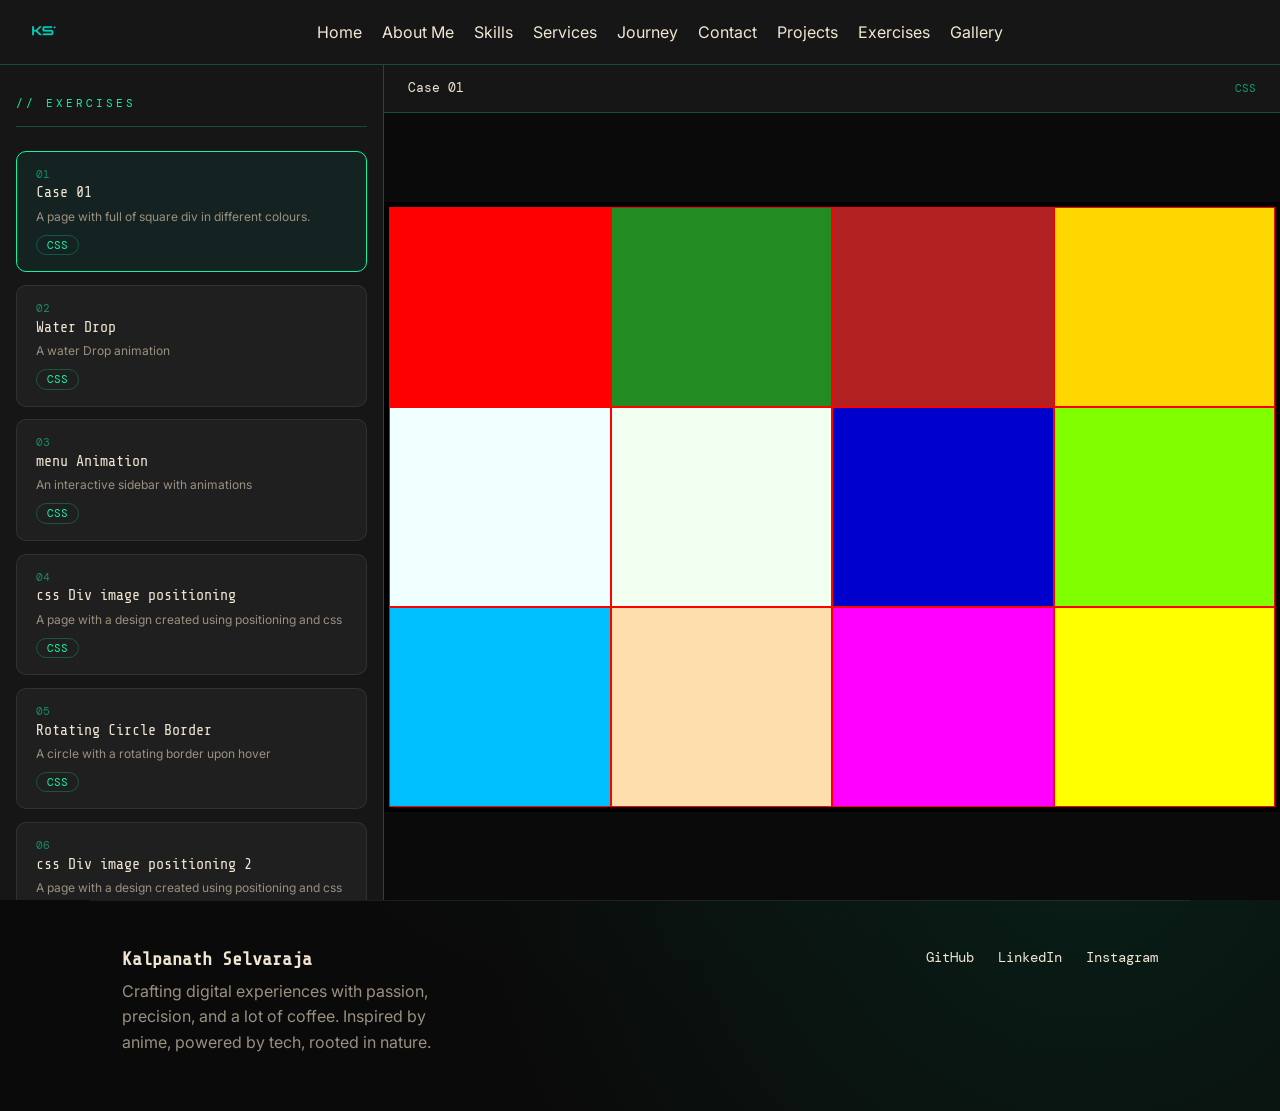
==== commit dfe9f8ab: "update" ====
--- a/exercises.html
+++ b/exercises.html
@@ -18,7 +18,7 @@
 <header class="header">
     <nav class = "navbar">
         <div class="logo">
-            <img src="logo" alt="KS Portfolio">
+            <img src="assets/Logo_image.png" id="logo" alt="KS Portfolio">
         </div>
 
         <div class="nav-links" id="nav-links">
@@ -73,7 +73,7 @@
 
             <div class="exercise-card "
                  data-file="exercises/exercise_3.html"
-                 data-name="menu Animation"
+                 data-name="Menu Animation"
                  data-tag="CSS">
                 <p class="card-number">03</p>
                 <p class="card-name">menu Animation</p>
@@ -83,7 +83,7 @@
 
             <div class="exercise-card "
                  data-file="exercises/exercise_4.html"
-                 data-name="css Div image positioning"
+                 data-name="CSS Div Image Positioning"
                  data-tag="CSS">
                 <p class="card-number">04</p>
                 <p class="card-name">css Div image positioning </p>
@@ -96,14 +96,14 @@
                  data-name="Rotating circle border"
                  data-tag="CSS">
                 <p class="card-number">05</p>
-                <p class="card-name">Rotating circle border</p>
+                <p class="card-name">Rotating Circle Border</p>
                 <p class="card-desc">A circle with a rotating border upon hover</p>
                 <span class="card-tag">CSS</span>
             </div>
 
             <div class="exercise-card "
                  data-file="exercises/exercise_6.html"
-                 data-name="css Div image positioning 2"
+                 data-name="CSS Div Image Positioning 2"
                  data-tag="CSS">
                 <p class="card-number">06</p>
                 <p class="card-name">css Div image positioning 2</p>
@@ -136,17 +136,13 @@
         </div>
 
         <div class="socials">
-            <a class="links" href="#">GitHub</a>
-            <a class="links" href="#">LinkedIn</a>
-            <a class="links" href="#">Email</a>
+            <a class="links" href="https://github.com/kalpanath-selvaraja" target="_blank" rel="noopener noreferrer">GitHub</a>
+            <a class="links" href="https://www.linkedin.com/in/kalpanath-selvaraja-596512304/" target="_blank" rel="noopener noreferrer">LinkedIn</a>
+            <a class="links" href="https://www.instagram.com/kalpanath97?igsh=MWIyb3pobWhkdzI1Zg==" target="_blank" rel="noopener noreferrer">Instagram</a>
         </div>
     </div>
 
-    <div class="footer-bottom">
-        <p class="copyright">
-            © 2025 Kalpanath . Crafted with 💚 and endless ☕
-        </p>
-    </div>
+
 
 </footer>
 
--- a/css/style.css
+++ b/css/style.css
@@ -93,12 +93,18 @@
     border-bottom: 1px solid var(--border-accent);
 }
 
-.logo{
-    position: relative;
-    left: 0;
-    top: 10px;
-}
-
+.logo {
+    width: 40px;
+    height: 40px;
+    overflow: hidden;
+}
+
+.logo img {
+    height: 40px;
+    width: auto;
+    object-fit: cover;
+    object-position: right center;
+}
 
 
 
@@ -112,6 +118,9 @@
     margin: auto;
 }
 
+.nav-links a{
+    font-size:var(--para);
+}
 
 .nav-links a.active {
     color: var(--accent);
@@ -350,15 +359,7 @@
     font-size: var(--para);
 }
 
-/*@keyframes scroll {*/
-/*    from{ transform: translateX(0); }*/
-/*    to{ transform: translateX(-100%); }*/
-/*}*/
-
-
-/*.group-reverse {*/
-/*    animation: scroll-reverse 45s infinite linear;*/
-/*}*/
+
 
 @keyframes scroll-reverse {
     from{ transform: translateX(0); }
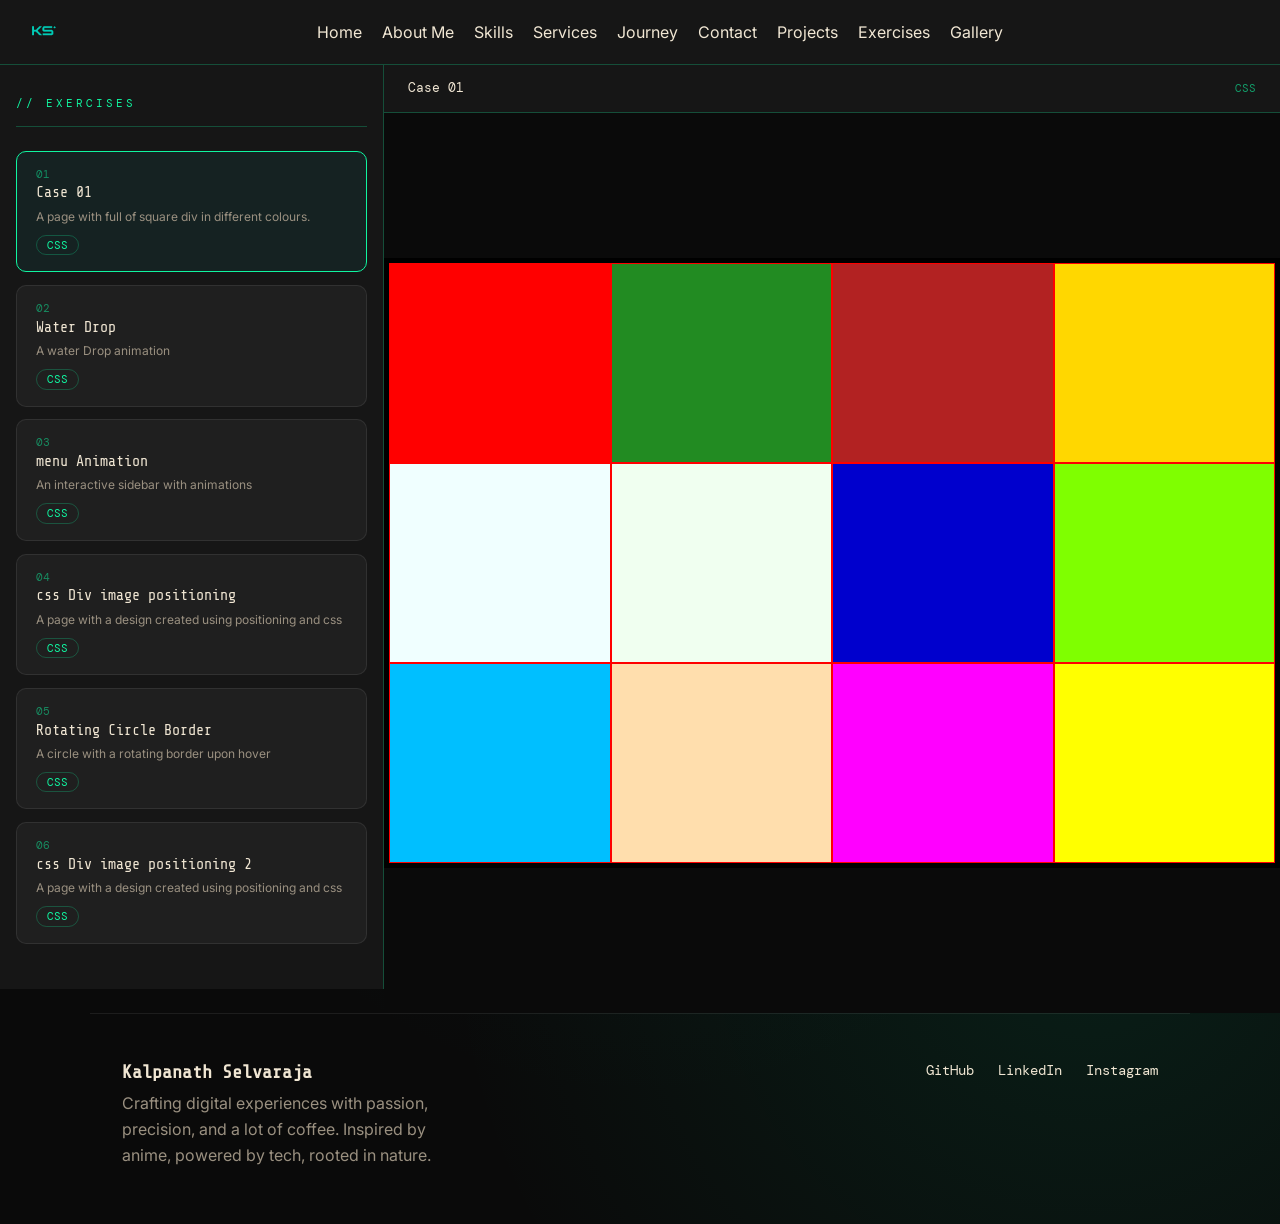
==== commit c40ed8d2: "update icons" ====
--- a/exercises.html
+++ b/exercises.html
@@ -143,8 +143,8 @@
     </div>
 
 
+</footer>
 
-</footer>
 
 <script src="Js/script.js"></script>
 
--- a/css/style.css
+++ b/css/style.css
@@ -94,18 +94,15 @@
 }
 
 .logo {
-    width: 40px;
-    height: 40px;
-    overflow: hidden;
+    display: flex;
+    align-items: center;
 }
 
 .logo img {
     height: 40px;
     width: auto;
-    object-fit: cover;
-    object-position: right center;
-}
-
+    object-fit: contain;
+}
 
 
 /*navigation links ================> */
@@ -564,8 +561,21 @@
 }
 
 .service-icon {
-    font-size: 2rem;
+    font-size: 2.5rem;
+    line-height: 1;
     margin-bottom: 1rem;
+    display: flex;
+    align-items: center;
+    justify-content: flex-start;
+    width: 2.5rem;
+    height: 2.5rem;
+}
+
+.service-icon img {
+    width: 100%;
+    height: 100%;
+    object-fit: contain;
+    display: block;
 }
 
 .service-title {
@@ -776,7 +786,7 @@
 /* Assignments  */
 .exercises-page {
     display: flex;
-    height: 100vh;
+    min-height: 100vh;
     padding: 65px 0 0 0;
 
     width: 100%;
@@ -890,6 +900,7 @@
 
 .preview-frame {
     width: 100%;
+    min-height: 100vh;
     flex: 1;
     border: none;
     background: var(--bg-colour);
@@ -1191,6 +1202,9 @@
 
 @media (max-width: 768px) {
 
+    .logo img {
+        height: 30px;
+    }
 
     .hamburger{
         display: flex;
@@ -1307,6 +1321,15 @@
         margin-top: 20px;
     }
 
+    .footer-block {
+        flex-direction: column;
+        gap: 1.5rem;
+    }
+
+    .socials {
+        flex-wrap: wrap;
+    }
+
     .hover-lift:hover {
         transform: none;
         box-shadow: none;
